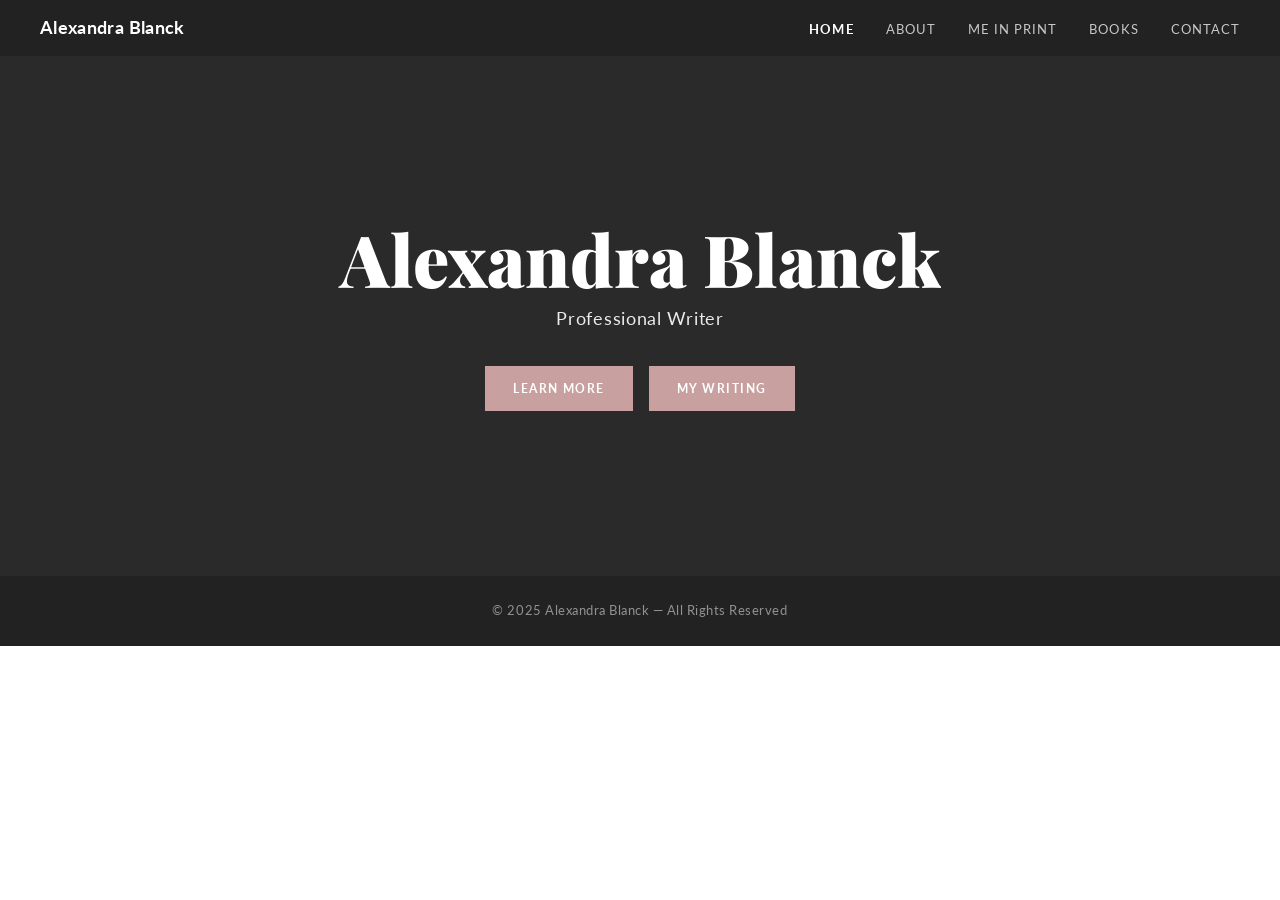
==== index.html @ 7edc8402 "Update index.html" ====
<!DOCTYPE html>
<html lang="en">
<head>
  <meta charset="UTF-8" />
  <meta name="viewport" content="width=device-width, initial-scale=1.0" />
  <title>Alexandra Blanck — Professional Writer</title>
  <link rel="stylesheet" href="style.css" />
</head>
<body>

  <!-- NAV -->
  <nav>
    <a href="index.html" class="nav-logo">Alexandra Blanck</a>
    <ul class="nav-links">
      <li><a href="index.html" class="active">Home</a></li>
      <li><a href="about.html">About</a></li>
      <li><a href="print.html">Me in Print</a></li>
      <li><a href="books.html">Books</a></li>
      <li><a href="contact.html">Contact</a></li>
    </ul>
  </nav>

  <!-- HERO -->
  <section class="hero">
    <div class="hero-content">
      <h1>Alexandra Blanck</h1>
      <p>Professional Writer</p>
      <div class="hero-buttons">
        <a href="about.html" class="btn">Learn More</a>
        <a href="print.html" class="btn">My Writing</a>
      </div>
    </div>
  </section>

  <!-- FOOTER -->
  <footer>
    &copy; 2025 Alexandra Blanck &mdash; All Rights Reserved
  </footer>

</body>
</html>
---- style.css ----
/* =============================================
   Alexandra Blanck — style.css
   ============================================= */

@import url('https://fonts.googleapis.com/css2?family=Playfair+Display:ital,wght@0,400;0,700;0,900;1,400&family=Lato:wght@300;400;700&display=swap');

:root {
  --color-nav: #222222;
  --color-accent: #b08a8a;
  --color-accent-light: #d4aaaa;
  --color-accent-btn: #c9a0a0;
  --color-bg: #ffffff;
  --color-bg-light: #f5f3f1;
  --color-text: #333333;
  --color-text-light: #666666;
  --color-divider: #cccccc;
  --font-display: 'Playfair Display', Georgia, serif;
  --font-body: 'Lato', sans-serif;
}

* {
  margin: 0;
  padding: 0;
  box-sizing: border-box;
}

html {
  scroll-behavior: smooth;
}

body {
  font-family: var(--font-body);
  color: var(--color-text);
  background: var(--color-bg);
  line-height: 1.7;
}

/* ---- NAVIGATION ---- */
nav {
  background: var(--color-nav);
  display: flex;
  align-items: center;
  justify-content: space-between;
  padding: 0 2.5rem;
  height: 56px;
  position: sticky;
  top: 0;
  z-index: 100;
}

.nav-logo {
  color: #fff;
  font-family: var(--font-body);
  font-weight: 700;
  font-size: 1.1rem;
  text-decoration: none;
  letter-spacing: 0.02em;
}

.nav-links {
  display: flex;
  gap: 2rem;
  list-style: none;
}

.nav-links a {
  color: rgba(255,255,255,0.75);
  text-decoration: none;
  font-size: 0.82rem;
  letter-spacing: 0.08em;
  text-transform: uppercase;
  font-weight: 400;
  transition: color 0.2s;
}

.nav-links a:hover,
.nav-links a.active {
  color: #fff;
  font-weight: 700;
}

/* ---- BUTTONS ---- */
.btn {
  display: inline-block;
  padding: 0.75rem 1.75rem;
  background: var(--color-accent-btn);
  color: #fff;
  text-decoration: none;
  font-family: var(--font-body);
  font-size: 0.78rem;
  letter-spacing: 0.12em;
  text-transform: uppercase;
  font-weight: 700;
  border: none;
  cursor: pointer;
  transition: background 0.2s, transform 0.15s;
}

.btn:hover {
  background: var(--color-accent);
  transform: translateY(-1px);
}

/* ---- PAGE HEADING ---- */
.page-heading {
  text-align: center;
  padding: 3.5rem 1rem 1rem;
}

.page-heading h1 {
  font-family: var(--font-display);
  font-size: 3rem;
  font-weight: 700;
  color: var(--color-accent);
  font-style: italic;
}

.page-heading .divider {
  width: 48px;
  height: 1px;
  background: var(--color-divider);
  margin: 1.25rem auto 0;
}

/* ---- HERO ---- */
.hero {
  position: relative;
  height: 520px;
  display: flex;
  align-items: center;
  justify-content: center;
  text-align: center;
  overflow: hidden;
  background: #444 url('https://images.unsplash.com/photo-1455390582262-044cdead277a?w=1600&q=80') center/cover no-repeat;
}

.hero::before {
  content: '';
  position: absolute;
  inset: 0;
  background: rgba(0,0,0,0.38);
}

.hero-content {
  position: relative;
  z-index: 1;
  animation: fadeUp 0.9s ease both;
}

.hero-content h1 {
  font-family: var(--font-display);
  font-size: 4.5rem;
  font-weight: 900;
  color: #fff;
  line-height: 1.05;
  margin-bottom: 0.5rem;
}

.hero-content p {
  color: rgba(255,255,255,0.9);
  font-size: 1.1rem;
  letter-spacing: 0.04em;
  margin-bottom: 2rem;
}

.hero-buttons {
  display: flex;
  gap: 1rem;
  justify-content: center;
}

@keyframes fadeUp {
  from { opacity: 0; transform: translateY(28px); }
  to   { opacity: 1; transform: translateY(0); }
}

/* ---- SECTION WRAPPER ---- */
.section {
  padding: 4rem 2rem;
  max-width: 1100px;
  margin: 0 auto;
}

.section-bg {
  background: var(--color-bg-light);
}

/* ---- BLOG SECTION (home) ---- */
.blog-heading {
  text-align: center;
  margin-bottom: 2.5rem;
}

.blog-heading h2 {
  font-family: var(--font-display);
  font-size: 2.5rem;
  color: var(--color-accent);
  font-style: italic;
}

.blog-grid {
  display: grid;
  grid-template-columns: repeat(auto-fit, minmax(280px, 1fr));
  gap: 2rem;
}

.blog-card {
  background: #fff;
  border: 1px solid #eee;
  overflow: hidden;
  transition: box-shadow 0.2s, transform 0.2s;
}

.blog-card:hover {
  box-shadow: 0 8px 32px rgba(0,0,0,0.10);
  transform: translateY(-3px);
}

.blog-card img {
  width: 100%;
  height: 200px;
  object-fit: cover;
}

.blog-card-body {
  padding: 1.25rem 1.5rem 1.5rem;
}

.blog-card-body h3 {
  font-family: var(--font-display);
  font-size: 1.15rem;
  margin-bottom: 0.5rem;
  color: var(--color-text);
}

.blog-card-body p {
  font-size: 0.9rem;
  color: var(--color-text-light);
}

/* ---- THREE-COL CARDS (About) ---- */
.three-col {
  display: grid;
  grid-template-columns: repeat(auto-fit, minmax(260px, 1fr));
  gap: 2.5rem;
  text-align: center;
}

.three-col img {
  width: 100%;
  height: 280px;
  object-fit: cover;
  margin-bottom: 1rem;
}

.three-col h3 {
  font-family: var(--font-display);
  font-size: 1.2rem;
  margin-bottom: 0.6rem;
}

.three-col p {
  font-size: 0.9rem;
  color: var(--color-text-light);
}

.three-col a {
  color: var(--color-accent);
}

/* ---- IMAGE STRIP ---- */
.image-strip {
  display: grid;
  grid-template-columns: repeat(3, 1fr);
  height: 240px;
  overflow: hidden;
}

.image-strip img {
  width: 100%;
  height: 100%;
  object-fit: cover;
}

/* ---- ME IN PRINT ---- */
.print-layout {
  display: grid;
  grid-template-columns: 1fr 1.6fr;
  gap: 3rem;
  align-items: start;
  padding: 3rem 2rem;
  max-width: 1000px;
  margin: 0 auto;
}

.print-layout img {
  width: 100%;
  object-fit: cover;
}

.print-content h2 {
  font-family: var(--font-display);
  font-size: 1.3rem;
  margin-bottom: 0.5rem;
}

.print-content h3 {
  font-family: var(--font-display);
  font-size: 1.1rem;
  margin: 1.5rem 0 0.4rem;
}

.print-content p {
  font-size: 0.92rem;
  color: var(--color-text-light);
  margin-bottom: 0.5rem;
}

.print-content a {
  color: var(--color-accent);
}

/* ---- BOOKS ---- */
.books-grid {
  display: grid;
  grid-template-columns: repeat(auto-fit, minmax(260px, 1fr));
  gap: 0;
  border-top: 1px solid #e0d8d8;
}

.book-card {
  padding: 2.5rem 2rem;
  border-right: 1px solid #e0d8d8;
  text-align: center;
}

.book-card:last-child {
  border-right: none;
}

.book-card .status {
  font-family: var(--font-display);
  font-size: 1.1rem;
  color: var(--color-accent-light);
  font-style: italic;
  margin-bottom: 0.75rem;
}

.book-card p {
  font-size: 0.9rem;
  color: var(--color-text-light);
}

/* ---- CONTACT ---- */
.contact-layout {
  display: grid;
  grid-template-columns: 1fr 1fr;
  gap: 4rem;
  align-items: center;
  padding: 4rem 2rem;
  max-width: 1000px;
  margin: 0 auto;
}

.contact-left h2 {
  font-family: var(--font-display);
  font-size: 1.4rem;
  margin-bottom: 1rem;
}

.contact-left p {
  font-size: 0.92rem;
  color: var(--color-text-light);
  margin-bottom: 0.75rem;
}

.contact-left .signature {
  font-family: var(--font-display);
  font-size: 1.15rem;
  color: var(--color-text);
  margin: 1.25rem 0 1.5rem;
}

.contact-right img {
  width: 100%;
  object-fit: cover;
}

/* ---- FOOTER ---- */
footer {
  background: var(--color-nav);
  color: rgba(255,255,255,0.5);
  text-align: center;
  padding: 1.5rem;
  font-size: 0.8rem;
  letter-spacing: 0.04em;
}

/* ---- RESPONSIVE ---- */
@media (max-width: 700px) {
  .hero-content h1 { font-size: 2.8rem; }
  .nav-links { gap: 1rem; }
  .nav-links a { font-size: 0.72rem; }
  .print-layout,
  .contact-layout { grid-template-columns: 1fr; }
  .image-strip { height: 140px; }
  .books-grid { grid-template-columns: 1fr; }
  .book-card { border-right: none; border-bottom: 1px solid #e0d8d8; }
}
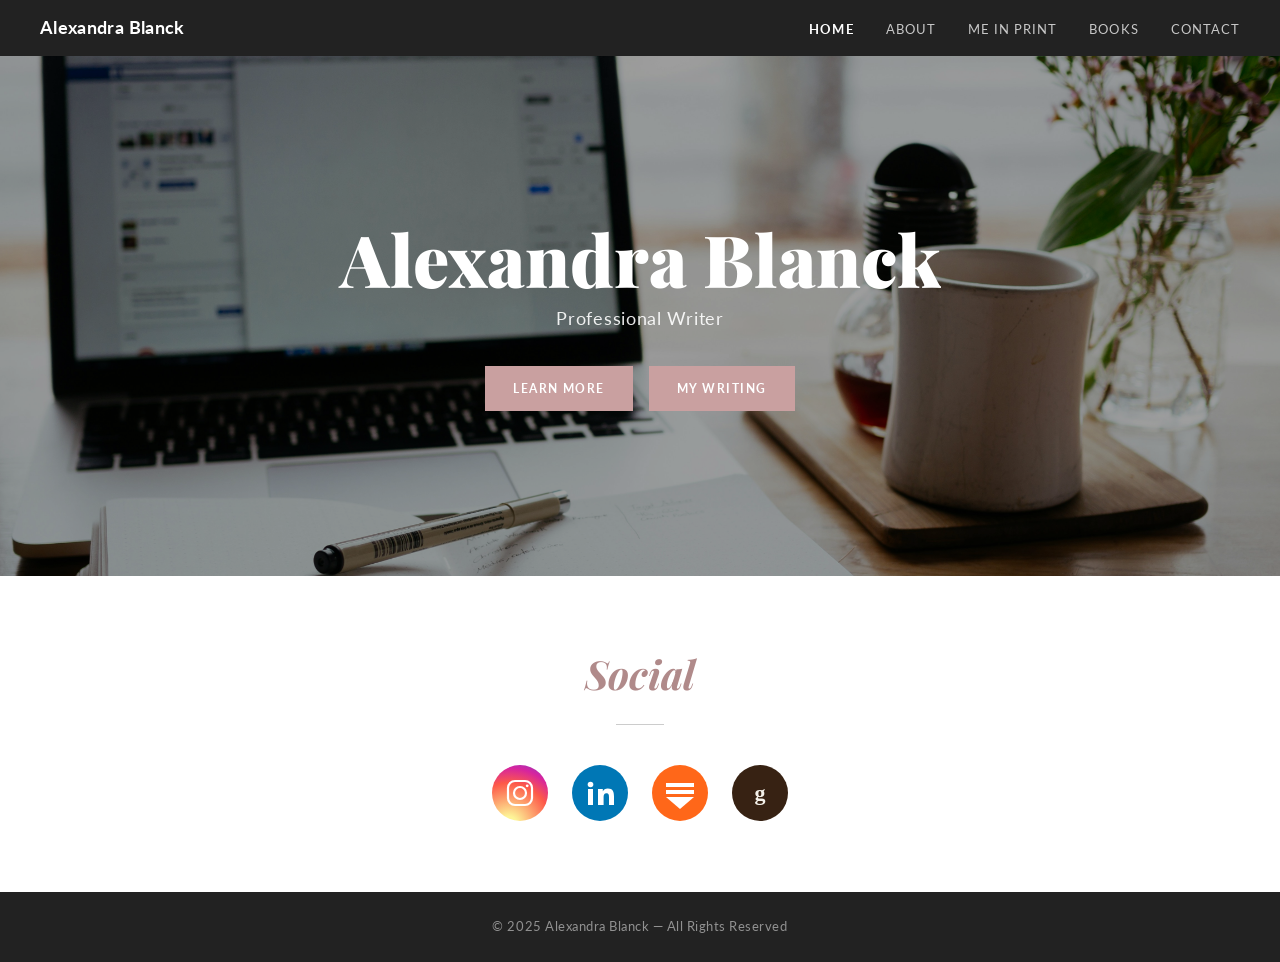
==== commit ece0da8f: "Update index.html" ====
--- a/index.html
+++ b/index.html
@@ -32,6 +32,62 @@
     </div>
   </section>
 
+  <!-- SOCIAL -->
+  <div style="padding: 4rem 2rem; text-align: center; background: #fff;">
+    <h2 style="font-family: 'Playfair Display', Georgia, serif; font-size: 2.5rem; color: #b08a8a; font-style: italic; margin-bottom: 1rem;">Social</h2>
+    <div style="width: 48px; height: 1px; background: #ccc; margin: 0 auto 2.5rem;"></div>
+    <div style="display: flex; justify-content: center; gap: 1.5rem; flex-wrap: wrap;">
+
+      <!-- Instagram -->
+      <a href="https://www.instagram.com/alexandrabwrites" target="_blank" aria-label="Instagram">
+        <svg xmlns="http://www.w3.org/2000/svg" width="56" height="56" viewBox="0 0 56 56">
+          <defs>
+            <radialGradient id="ig" cx="30%" cy="107%" r="150%">
+              <stop offset="0%" stop-color="#fdf497"/>
+              <stop offset="10%" stop-color="#fdf497"/>
+              <stop offset="50%" stop-color="#fd5949"/>
+              <stop offset="68%" stop-color="#d6249f"/>
+              <stop offset="100%" stop-color="#285AEB"/>
+            </radialGradient>
+          </defs>
+          <circle cx="28" cy="28" r="28" fill="url(#ig)"/>
+          <rect x="16" y="16" width="24" height="24" rx="7" ry="7" fill="none" stroke="#fff" stroke-width="2.2"/>
+          <circle cx="28" cy="28" r="6" fill="none" stroke="#fff" stroke-width="2.2"/>
+          <circle cx="35.2" cy="20.8" r="1.4" fill="#fff"/>
+        </svg>
+      </a>
+
+      <!-- LinkedIn -->
+      <a href="https://www.linkedin.com/in/alexandra-blanck-48b637114/" target="_blank" aria-label="LinkedIn">
+        <svg xmlns="http://www.w3.org/2000/svg" width="56" height="56" viewBox="0 0 56 56">
+          <circle cx="28" cy="28" r="28" fill="#0077B5"/>
+          <rect x="16" y="24" width="5" height="16" fill="#fff"/>
+          <circle cx="18.5" cy="19.5" r="2.8" fill="#fff"/>
+          <path d="M26 24h4.8v2.2h.1c.7-1.3 2.4-2.6 4.9-2.6 5.2 0 6.2 3.4 6.2 7.9V40h-5v-7.6c0-1.8 0-4.2-2.5-4.2s-2.9 2-2.9 4.1V40H26V24z" fill="#fff"/>
+        </svg>
+      </a>
+
+      <!-- Substack -->
+      <a href="https://substack.com/@alexandrablanck" target="_blank" aria-label="Substack">
+        <svg xmlns="http://www.w3.org/2000/svg" width="56" height="56" viewBox="0 0 56 56">
+          <circle cx="28" cy="28" r="28" fill="#FF6719"/>
+          <rect x="14" y="18" width="28" height="4" fill="#fff"/>
+          <rect x="14" y="25" width="28" height="4" fill="#fff"/>
+          <polygon points="14,32 28,44 42,32" fill="#fff"/>
+        </svg>
+      </a>
+
+      <!-- Goodreads -->
+      <a href="https://www.goodreads.com/user/show/155846715-alexandra-blanck" target="_blank" aria-label="Goodreads">
+        <svg xmlns="http://www.w3.org/2000/svg" width="56" height="56" viewBox="0 0 56 56">
+          <circle cx="28" cy="28" r="28" fill="#372213"/>
+          <text x="28" y="35" font-family="Georgia, serif" font-size="22" font-weight="bold" fill="#F4F1EA" text-anchor="middle">g</text>
+        </svg>
+      </a>
+
+    </div>
+  </div>
+
   <!-- FOOTER -->
   <footer>
     &copy; 2025 Alexandra Blanck &mdash; All Rights Reserved
--- a/style.css
+++ b/style.css
@@ -131,7 +131,7 @@
   justify-content: center;
   text-align: center;
   overflow: hidden;
-  background: #444 url('https://images.unsplash.com/photo-1455390582262-044cdead277a?w=1600&q=80') center/cover no-repeat;
+  background: #444 url('nick-morrison-FHnnjk1Yj7Y-unsplash.jpg') center/cover no-repeat;
 }
 
 .hero::before {
@@ -183,59 +183,6 @@
 
 .section-bg {
   background: var(--color-bg-light);
-}
-
-/* ---- BLOG SECTION (home) ---- */
-.blog-heading {
-  text-align: center;
-  margin-bottom: 2.5rem;
-}
-
-.blog-heading h2 {
-  font-family: var(--font-display);
-  font-size: 2.5rem;
-  color: var(--color-accent);
-  font-style: italic;
-}
-
-.blog-grid {
-  display: grid;
-  grid-template-columns: repeat(auto-fit, minmax(280px, 1fr));
-  gap: 2rem;
-}
-
-.blog-card {
-  background: #fff;
-  border: 1px solid #eee;
-  overflow: hidden;
-  transition: box-shadow 0.2s, transform 0.2s;
-}
-
-.blog-card:hover {
-  box-shadow: 0 8px 32px rgba(0,0,0,0.10);
-  transform: translateY(-3px);
-}
-
-.blog-card img {
-  width: 100%;
-  height: 200px;
-  object-fit: cover;
-}
-
-.blog-card-body {
-  padding: 1.25rem 1.5rem 1.5rem;
-}
-
-.blog-card-body h3 {
-  font-family: var(--font-display);
-  font-size: 1.15rem;
-  margin-bottom: 0.5rem;
-  color: var(--color-text);
-}
-
-.blog-card-body p {
-  font-size: 0.9rem;
-  color: var(--color-text-light);
 }
 
 /* ---- THREE-COL CARDS (About) ---- */
@@ -405,5 +352,4 @@
   .contact-layout { grid-template-columns: 1fr; }
   .image-strip { height: 140px; }
   .books-grid { grid-template-columns: 1fr; }
-  .book-card { border-right: none; border-bottom: 1px solid #e0d8d8; }
-}
+  .book-card { border-right: none; borde
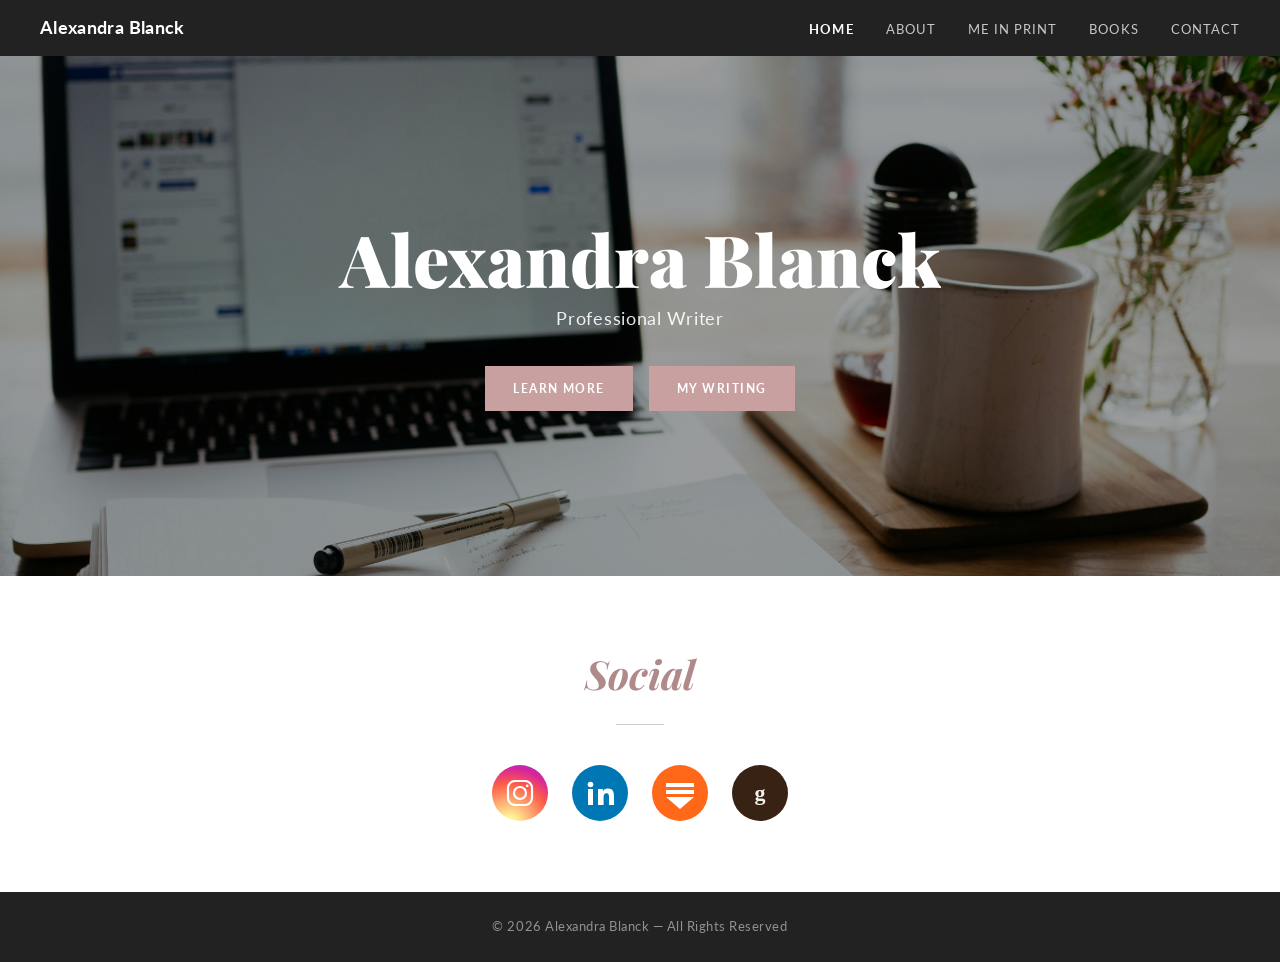
==== commit 39d2aa53: "Update index.html" ====
--- a/index.html
+++ b/index.html
@@ -3,14 +3,16 @@
 <head>
   <meta charset="UTF-8" />
   <meta name="viewport" content="width=device-width, initial-scale=1.0" />
-  <title>Alexandra Blanck — Professional Writer</title>
+  <title>Alexandra Blanck</title>
   <link rel="stylesheet" href="style.css" />
 </head>
 <body>
 
-  <!-- NAV -->
   <nav>
     <a href="index.html" class="nav-logo">Alexandra Blanck</a>
+    <button class="hamburger" onclick="this.classList.toggle('open'); document.querySelector('.nav-links').classList.toggle('open')">
+      <span></span><span></span><span></span>
+    </button>
     <ul class="nav-links">
       <li><a href="index.html" class="active">Home</a></li>
       <li><a href="about.html">About</a></li>
@@ -20,7 +22,6 @@
     </ul>
   </nav>
 
-  <!-- HERO -->
   <section class="hero">
     <div class="hero-content">
       <h1>Alexandra Blanck</h1>
@@ -32,13 +33,11 @@
     </div>
   </section>
 
-  <!-- SOCIAL -->
   <div style="padding: 4rem 2rem; text-align: center; background: #fff;">
     <h2 style="font-family: 'Playfair Display', Georgia, serif; font-size: 2.5rem; color: #b08a8a; font-style: italic; margin-bottom: 1rem;">Social</h2>
     <div style="width: 48px; height: 1px; background: #ccc; margin: 0 auto 2.5rem;"></div>
     <div style="display: flex; justify-content: center; gap: 1.5rem; flex-wrap: wrap;">
 
-      <!-- Instagram -->
       <a href="https://www.instagram.com/alexandrabwrites" target="_blank" aria-label="Instagram">
         <svg xmlns="http://www.w3.org/2000/svg" width="56" height="56" viewBox="0 0 56 56">
           <defs>
@@ -57,7 +56,6 @@
         </svg>
       </a>
 
-      <!-- LinkedIn -->
       <a href="https://www.linkedin.com/in/alexandra-blanck-48b637114/" target="_blank" aria-label="LinkedIn">
         <svg xmlns="http://www.w3.org/2000/svg" width="56" height="56" viewBox="0 0 56 56">
           <circle cx="28" cy="28" r="28" fill="#0077B5"/>
@@ -67,7 +65,6 @@
         </svg>
       </a>
 
-      <!-- Substack -->
       <a href="https://substack.com/@alexandrablanck" target="_blank" aria-label="Substack">
         <svg xmlns="http://www.w3.org/2000/svg" width="56" height="56" viewBox="0 0 56 56">
           <circle cx="28" cy="28" r="28" fill="#FF6719"/>
@@ -77,7 +74,6 @@
         </svg>
       </a>
 
-      <!-- Goodreads -->
       <a href="https://www.goodreads.com/user/show/155846715-alexandra-blanck" target="_blank" aria-label="Goodreads">
         <svg xmlns="http://www.w3.org/2000/svg" width="56" height="56" viewBox="0 0 56 56">
           <circle cx="28" cy="28" r="28" fill="#372213"/>
@@ -88,9 +84,8 @@
     </div>
   </div>
 
-  <!-- FOOTER -->
   <footer>
-    &copy; 2025 Alexandra Blanck &mdash; All Rights Reserved
+    &copy; 2026 Alexandra Blanck &mdash; All Rights Reserved
   </footer>
 
 </body>
--- a/style.css
+++ b/style.css
@@ -46,6 +46,7 @@
   position: sticky;
   top: 0;
   z-index: 100;
+  flex-wrap: wrap;
 }
 
 .nav-logo {
@@ -77,6 +78,92 @@
 .nav-links a.active {
   color: #fff;
   font-weight: 700;
+}
+
+/* ---- HAMBURGER ---- */
+.hamburger {
+  display: none;
+  flex-direction: column;
+  justify-content: center;
+  gap: 5px;
+  background: none;
+  border: none;
+  cursor: pointer;
+  padding: 8px;
+  z-index: 101;
+}
+
+.hamburger span {
+  display: block;
+  width: 24px;
+  height: 2px;
+  background: #ffffff;
+  transition: all 0.3s ease;
+  border-radius: 2px;
+}
+
+.hamburger.open span:nth-child(1) {
+  transform: translateY(7px) rotate(45deg);
+}
+
+.hamburger.open span:nth-child(2) {
+  opacity: 0;
+}
+
+.hamburger.open span:nth-child(3) {
+  transform: translateY(-7px) rotate(-45deg);
+}
+
+/* ---- MOBILE ---- */
+@media (max-width: 700px) {
+  nav {
+    height: auto;
+    min-height: 56px;
+    padding: 0 1.5rem;
+    align-items: center;
+  }
+
+  .hamburger {
+    display: flex;
+  }
+
+  .nav-links {
+    display: none;
+    width: 100%;
+    flex-direction: column;
+    gap: 0;
+    padding: 0.5rem 0 1rem;
+    background: var(--color-nav);
+  }
+
+  .nav-links.open {
+    display: flex;
+  }
+
+  .nav-links li a {
+    display: block;
+    padding: 0.85rem 0;
+    font-size: 0.85rem;
+    border-bottom: 1px solid rgba(255,255,255,0.07);
+    color: rgba(255,255,255,0.8);
+  }
+
+  .nav-links li a:hover,
+  .nav-links li a.active {
+    color: #fff;
+  }
+
+  .hero-content h1 { font-size: 2.5rem; }
+  .hero-content p { font-size: 0.95rem; }
+  .hero-buttons { flex-direction: column; align-items: center; }
+  .print-layout,
+  .contact-layout { grid-template-columns: 1fr; }
+  .image-strip { height: 140px; }
+  .books-grid { grid-template-columns: 1fr; }
+  .book-card { border-right: none; border-bottom: 1px solid #e0d8d8; }
+  .page-heading h1 { font-size: 2.2rem; }
+     .contact-layout { padding: 2rem 1.5rem; }
+  .contact-right { display: none; }
 }
 
 /* ---- BUTTONS ---- */
@@ -342,14 +429,3 @@
   font-size: 0.8rem;
   letter-spacing: 0.04em;
 }
-
-/* ---- RESPONSIVE ---- */
-@media (max-width: 700px) {
-  .hero-content h1 { font-size: 2.8rem; }
-  .nav-links { gap: 1rem; }
-  .nav-links a { font-size: 0.72rem; }
-  .print-layout,
-  .contact-layout { grid-template-columns: 1fr; }
-  .image-strip { height: 140px; }
-  .books-grid { grid-template-columns: 1fr; }
-  .book-card { border-right: none; borde
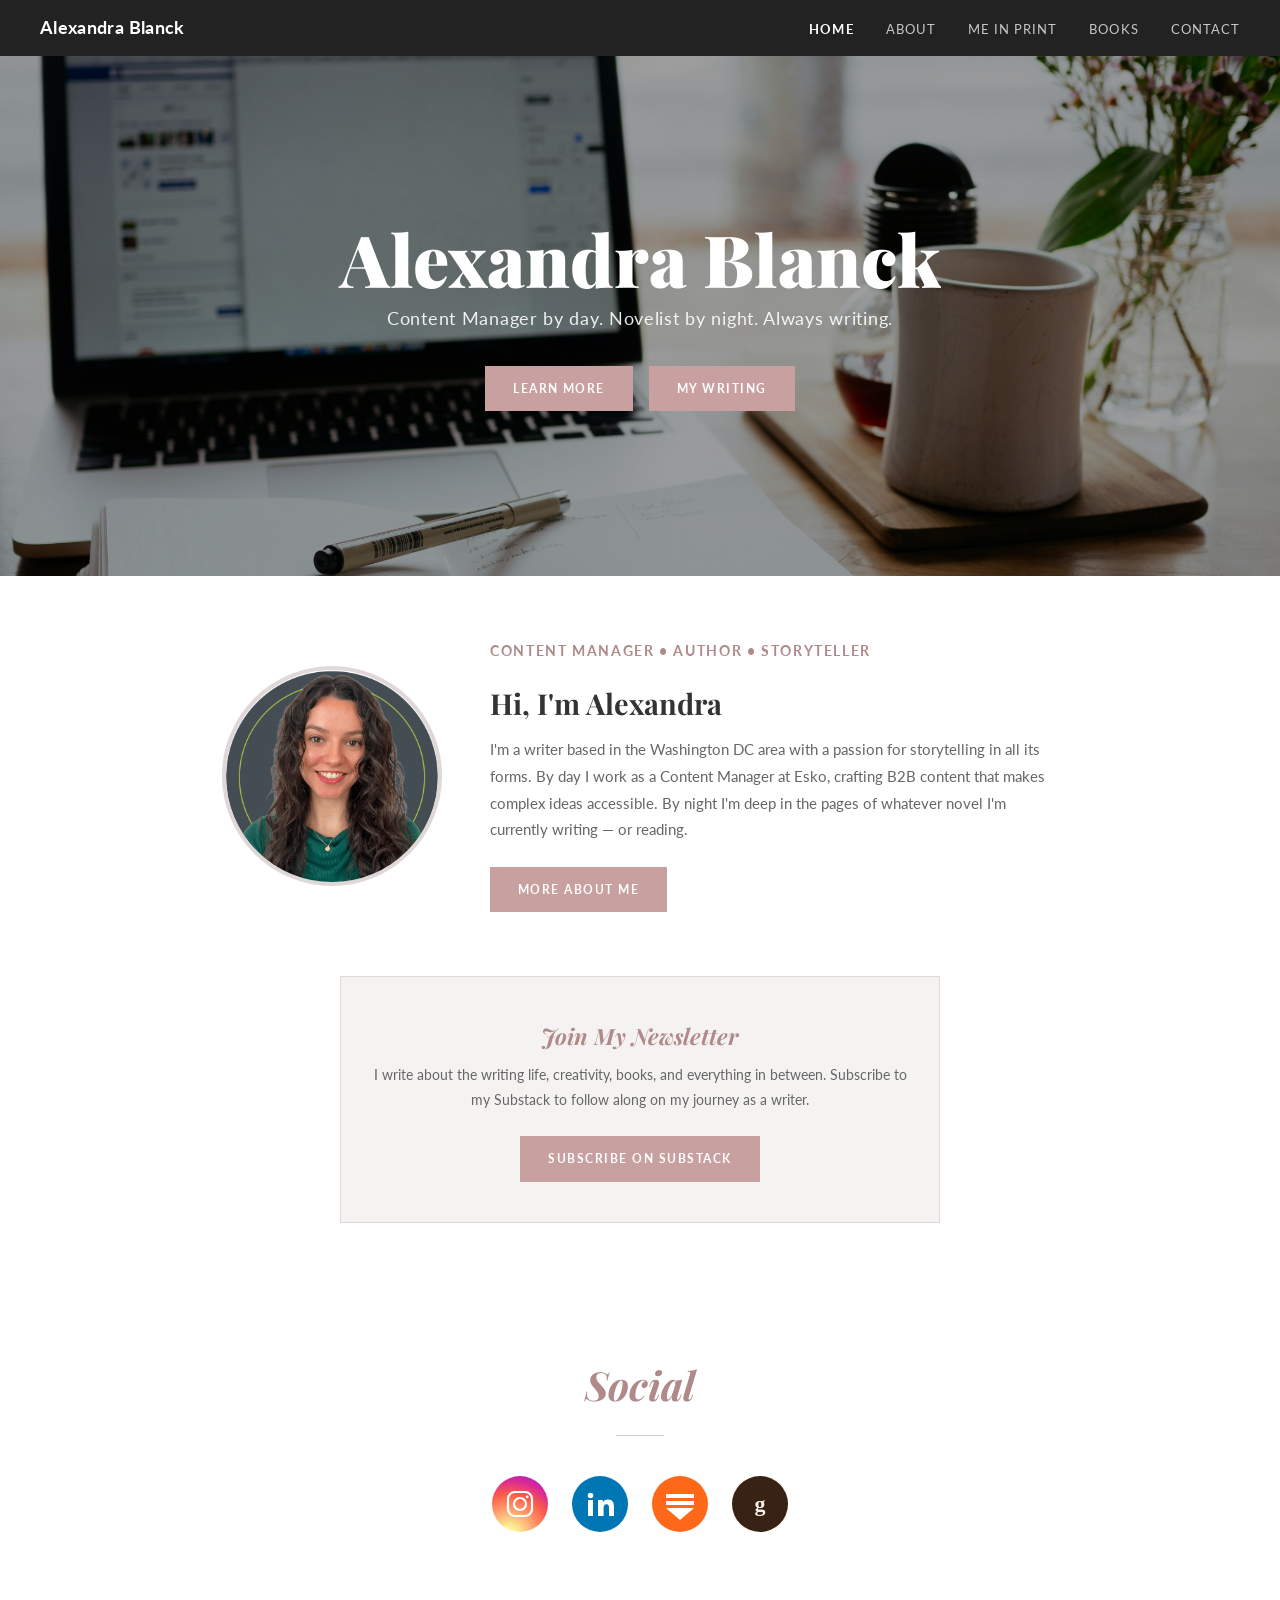
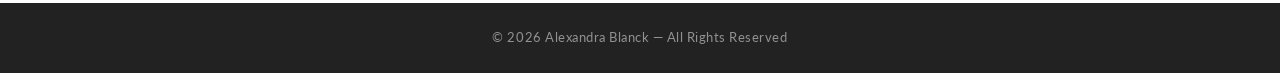
==== commit febb8075: "Update index.html" ====
--- a/index.html
+++ b/index.html
@@ -4,17 +4,97 @@
   <meta charset="UTF-8" />
   <meta name="viewport" content="width=device-width, initial-scale=1.0" />
   <title>Alexandra Blanck</title>
+  <meta name="description" content="Alexandra Blanck is a professional writer, content manager, and author based in the Washington DC." />
   <link rel="stylesheet" href="style.css" />
+  <style>
+    .intro-section {
+      display: grid;
+      grid-template-columns: 220px 1fr;
+      gap: 3rem;
+      align-items: center;
+      max-width: 900px;
+      margin: 0 auto;
+      padding: 4rem 2rem;
+    }
+
+    .intro-photo {
+      width: 220px;
+      height: 220px;
+      border-radius: 50%;
+      object-fit: cover;
+      object-position: top;
+      border: 4px solid #e0d8d8;
+    }
+
+    .intro-text h2 {
+      font-family: var(--font-display);
+      font-size: 1.8rem;
+      color: var(--color-text);
+      margin-bottom: 0.5rem;
+    }
+
+    .intro-text .tagline {
+      font-size: 0.85rem;
+      letter-spacing: 0.12em;
+      text-transform: uppercase;
+      color: var(--color-accent);
+      font-weight: 700;
+      margin-bottom: 1rem;
+    }
+
+    .intro-text p {
+      font-size: 0.93rem;
+      color: var(--color-text-light);
+      line-height: 1.8;
+      margin-bottom: 1.5rem;
+    }
+
+    .subscribe-box {
+      background: var(--color-bg-light);
+      border: 1px solid #e0d8d8;
+      padding: 2.5rem 2rem;
+      text-align: center;
+      max-width: 600px;
+      margin: 0 auto 4rem;
+    }
+
+    .subscribe-box h3 {
+      font-family: var(--font-display);
+      font-size: 1.4rem;
+      color: var(--color-accent);
+      font-style: italic;
+      margin-bottom: 0.5rem;
+    }
+
+    .subscribe-box p {
+      font-size: 0.9rem;
+      color: var(--color-text-light);
+      margin-bottom: 1.5rem;
+      line-height: 1.7;
+    }
+
+    @media (max-width: 700px) {
+      .intro-section {
+        grid-template-columns: 1fr;
+        text-align: center;
+        padding: 3rem 1.5rem;
+      }
+
+      .intro-photo {
+        margin: 0 auto;
+      }
+    }
+  </style>
 </head>
 <body>
 
   <nav>
-    <a href="index.html" class="nav-logo">Alexandra Blanck</a>
+    <a href="/" class="nav-logo">Alexandra Blanck</a>
     <button class="hamburger" onclick="this.classList.toggle('open'); document.querySelector('.nav-links').classList.toggle('open')">
       <span></span><span></span><span></span>
     </button>
     <ul class="nav-links">
-      <li><a href="index.html" class="active">Home</a></li>
+      <li><a href="/" class="active">Home</a></li>
       <li><a href="about.html">About</a></li>
       <li><a href="print.html">Me in Print</a></li>
       <li><a href="books.html">Books</a></li>
@@ -25,7 +105,7 @@
   <section class="hero">
     <div class="hero-content">
       <h1>Alexandra Blanck</h1>
-      <p>Professional Writer</p>
+      <p>Content Manager by day. Novelist by night. Always writing.</p>
       <div class="hero-buttons">
         <a href="about.html" class="btn">Learn More</a>
         <a href="print.html" class="btn">My Writing</a>
@@ -33,7 +113,28 @@
     </div>
   </section>
 
-  <div style="padding: 4rem 2rem; text-align: center; background: #fff;">
+  <!-- INTRO WITH HEADSHOT -->
+  <div class="intro-section">
+    <img src="photo-headshot-alex-blanckv3.png" alt="Alexandra Blanck" class="intro-photo" />
+    <div class="intro-text">
+      <div class="tagline">Content Manager &bull; Author &bull; Storyteller</div>
+      <h2>Hi, I'm Alexandra</h2>
+      <p>I'm a writer based in the Washington DC area with a passion for storytelling in all its forms. By day I work as a Content Manager at Esko, crafting B2B content that makes complex ideas accessible. By night I'm deep in the pages of whatever novel I'm currently writing — or reading.</p>
+      <a href="about.html" class="btn">More About Me</a>
+    </div>
+  </div>
+
+  <!-- SUBSCRIBE -->
+  <div style="padding: 0 2rem 2rem;">
+    <div class="subscribe-box">
+      <h3>Join My Newsletter</h3>
+      <p>I write about the writing life, creativity, books, and everything in between. Subscribe to my Substack to follow along on my journey as a writer.</p>
+      <a href="https://substack.com/@alexandrablanck" target="_blank" class="btn">Subscribe on Substack</a>
+    </div>
+  </div>
+
+  <!-- SOCIAL -->
+  <div style="padding: 2rem 2rem 4rem; text-align: center; background: #fff;">
     <h2 style="font-family: 'Playfair Display', Georgia, serif; font-size: 2.5rem; color: #b08a8a; font-style: italic; margin-bottom: 1rem;">Social</h2>
     <div style="width: 48px; height: 1px; background: #ccc; margin: 0 auto 2.5rem;"></div>
     <div style="display: flex; justify-content: center; gap: 1.5rem; flex-wrap: wrap;">
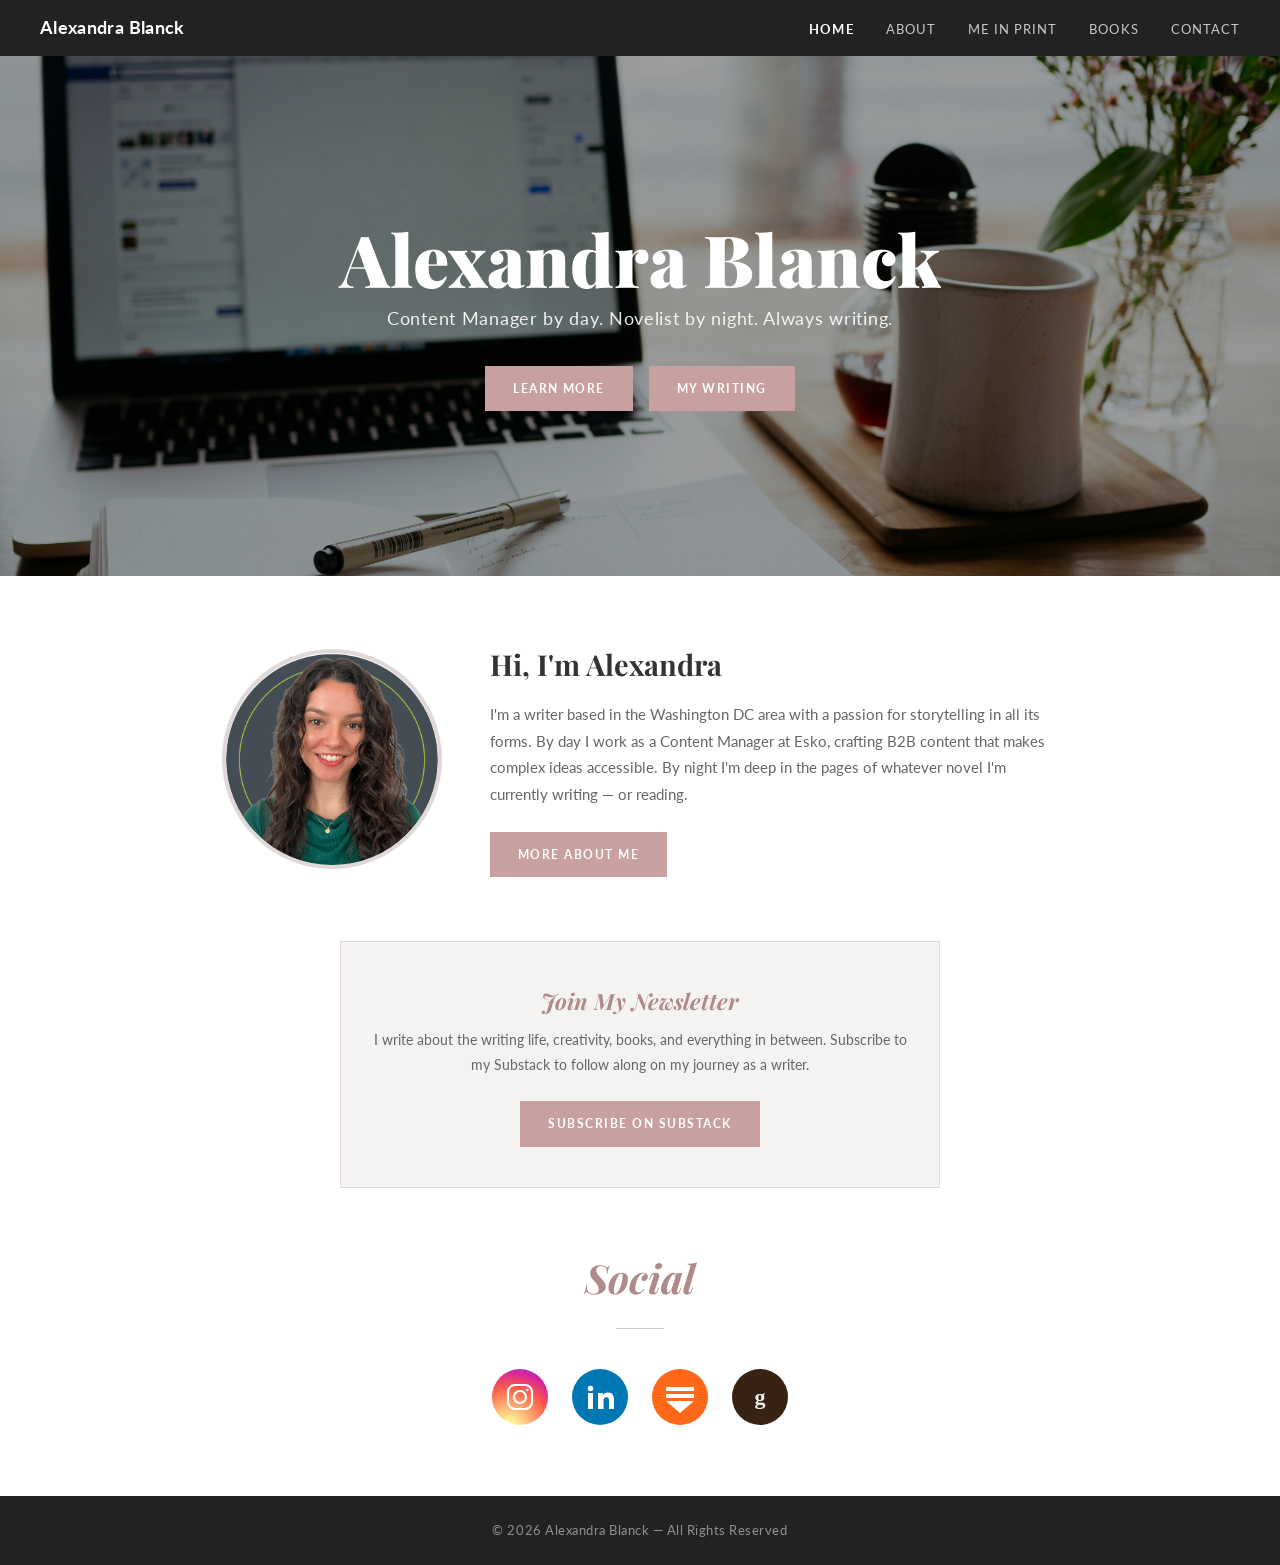
==== commit 759f3140: "Update index.html" ====
--- a/index.html
+++ b/index.html
@@ -30,16 +30,7 @@
       font-family: var(--font-display);
       font-size: 1.8rem;
       color: var(--color-text);
-      margin-bottom: 0.5rem;
-    }
-
-    .intro-text .tagline {
-      font-size: 0.85rem;
-      letter-spacing: 0.12em;
-      text-transform: uppercase;
-      color: var(--color-accent);
-      font-weight: 700;
-      margin-bottom: 1rem;
+      margin-bottom: 0.75rem;
     }
 
     .intro-text p {
@@ -55,7 +46,7 @@
       padding: 2.5rem 2rem;
       text-align: center;
       max-width: 600px;
-      margin: 0 auto 4rem;
+      margin: 0 auto 1.5rem;
     }
 
     .subscribe-box h3 {
@@ -117,7 +108,6 @@
   <div class="intro-section">
     <img src="photo-headshot-alex-blanckv3.png" alt="Alexandra Blanck" class="intro-photo" />
     <div class="intro-text">
-      <div class="tagline">Content Manager &bull; Author &bull; Storyteller</div>
       <h2>Hi, I'm Alexandra</h2>
       <p>I'm a writer based in the Washington DC area with a passion for storytelling in all its forms. By day I work as a Content Manager at Esko, crafting B2B content that makes complex ideas accessible. By night I'm deep in the pages of whatever novel I'm currently writing — or reading.</p>
       <a href="about.html" class="btn">More About Me</a>
@@ -125,7 +115,7 @@
   </div>
 
   <!-- SUBSCRIBE -->
-  <div style="padding: 0 2rem 2rem;">
+  <div style="padding: 0 2rem 0;">
     <div class="subscribe-box">
       <h3>Join My Newsletter</h3>
       <p>I write about the writing life, creativity, books, and everything in between. Subscribe to my Substack to follow along on my journey as a writer.</p>
